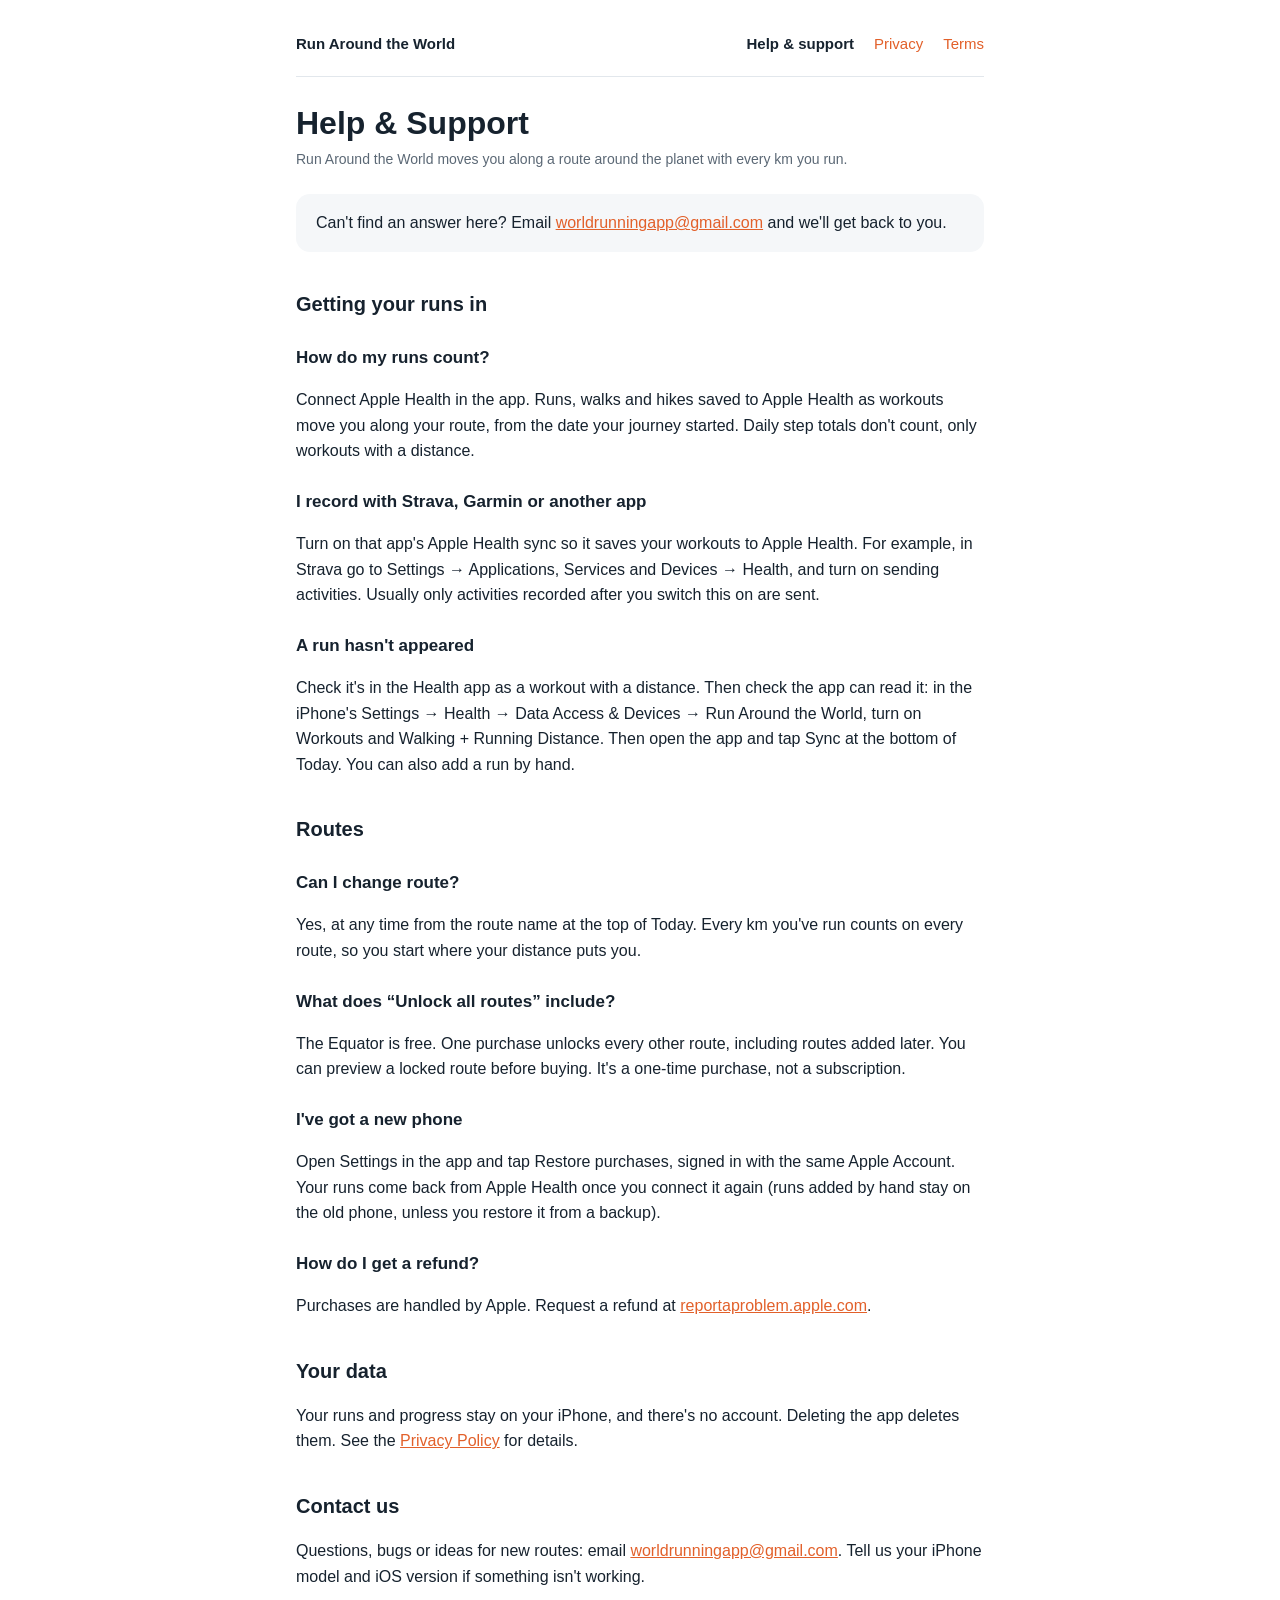
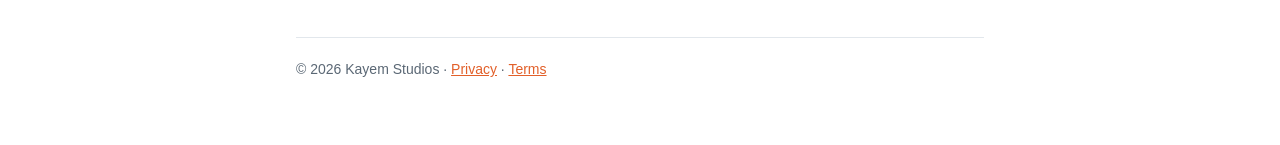
==== index.html @ 3d010ce0 "Add files via upload" ====
<!doctype html>
<html lang="en-GB">
  <head>
    <meta charset="utf-8" />
    <meta name="viewport" content="width=device-width, initial-scale=1" />
    <title>Help &amp; Support · Run Around the World</title>
    <link rel="stylesheet" href="style.css" />
  </head>
  <body>
    <main>
      <nav>
        <strong>Run Around the World</strong>
        <a href="index.html" aria-current="page">Help &amp; support</a>
        <a href="privacy.html">Privacy</a>
        <a href="terms.html">Terms</a>
      </nav>

      <h1>Help &amp; Support</h1>
      <p class="updated">Run Around the World moves you along a route around the planet with every km you run.</p>

      <div class="box">
        <p>
          Can't find an answer here? Email
          <a href="mailto:worldrunningapp@gmail.com">worldrunningapp@gmail.com</a> and we'll get
          back to you.
        </p>
      </div>

      <h2>Getting your runs in</h2>

      <h3>How do my runs count?</h3>
      <p>
        Connect Apple Health in the app. Runs, walks and hikes saved to Apple Health as workouts move you along
        your route, from the date your journey started. Daily step totals don't count, only workouts with a
        distance.
      </p>

      <h3>I record with Strava, Garmin or another app</h3>
      <p>
        Turn on that app's Apple Health sync so it saves your workouts to Apple Health. For example, in Strava go
        to Settings → Applications, Services and Devices → Health, and turn on sending activities. Usually only
        activities recorded after you switch this on are sent.
      </p>

      <h3>A run hasn't appeared</h3>
      <p>
        Check it's in the Health app as a workout with a distance. Then check the app can read it: in the
        iPhone's Settings → Health → Data Access &amp; Devices → Run Around the World, turn on Workouts and
        Walking + Running Distance. Then open the app and tap Sync at the bottom of Today. You can also add a run by hand.
      </p>

      <h2>Routes</h2>

      <h3>Can I change route?</h3>
      <p>
        Yes, at any time from the route name at the top of Today. Every km you've run counts on every route, so
        you start where your distance puts you.
      </p>

      <h3>What does “Unlock all routes” include?</h3>
      <p>
        The Equator is free. One purchase unlocks every other route, including routes added later. You can
        preview a locked route before buying. It's a one-time purchase, not a subscription.
      </p>

      <h3>I've got a new phone</h3>
      <p>
        Open Settings in the app and tap Restore purchases, signed in with the same Apple Account. Your runs come
        back from Apple Health once you connect it again (runs added by hand stay on the old phone, unless you
        restore it from a backup).
      </p>

      <h3>How do I get a refund?</h3>
      <p>
        Purchases are handled by Apple. Request a refund at
        <a href="https://reportaproblem.apple.com">reportaproblem.apple.com</a>.
      </p>

      <h2>Your data</h2>
      <p>
        Your runs and progress stay on your iPhone, and there's no account. Deleting the app deletes them. See the
        <a href="privacy.html">Privacy Policy</a> for details.
      </p>

      <h2>Contact us</h2>
      <p>
        Questions, bugs or ideas for new routes: email
        <a href="mailto:worldrunningapp@gmail.com">worldrunningapp@gmail.com</a>. Tell us your
        iPhone model and iOS version if something isn't working.
      </p>

      <footer>© 2026 Kayem Studios · <a href="privacy.html">Privacy</a> · <a href="terms.html">Terms</a></footer>
    </main>
  </body>
</html>
---- style.css ----
:root {
  --bg: #ffffff;
  --text: #16222e;
  --muted: #5b6875;
  --line: #e2e7ec;
  --accent: #e2602a;
  --surface: #f5f7f9;
}
@media (prefers-color-scheme: dark) {
  :root {
    --bg: #0d1620;
    --text: #eef2f5;
    --muted: #9aa8b4;
    --line: #24323f;
    --accent: #ff7a3d;
    --surface: #16222e;
  }
}
* {
  box-sizing: border-box;
}
body {
  margin: 0;
  background: var(--bg);
  color: var(--text);
  font: 16px/1.6 -apple-system, BlinkMacSystemFont, 'Segoe UI', Inter, Roboto, sans-serif;
}
main {
  max-width: 720px;
  margin: 0 auto;
  padding: 32px 16px 64px;
}
nav {
  display: flex;
  flex-wrap: wrap;
  gap: 8px 20px;
  padding-bottom: 20px;
  border-bottom: 1px solid var(--line);
  margin-bottom: 28px;
  font-size: 15px;
}
nav strong {
  margin-right: auto;
}
a {
  color: var(--accent);
}
nav a {
  text-decoration: none;
}
nav a[aria-current='page'] {
  color: var(--text);
  font-weight: 600;
}
h1 {
  font-size: 32px;
  line-height: 1.15;
  margin: 0 0 6px;
}
h2 {
  font-size: 20px;
  margin: 36px 0 8px;
}
h3 {
  font-size: 17px;
  margin: 24px 0 4px;
}
.updated {
  color: var(--muted);
  font-size: 14px;
  margin: 0 0 24px;
}
.box {
  background: var(--surface);
  border-radius: 14px;
  padding: 16px 20px;
  margin: 20px 0;
}
.box p {
  margin: 0;
}
footer {
  margin-top: 48px;
  padding-top: 20px;
  border-top: 1px solid var(--line);
  color: var(--muted);
  font-size: 14px;
}
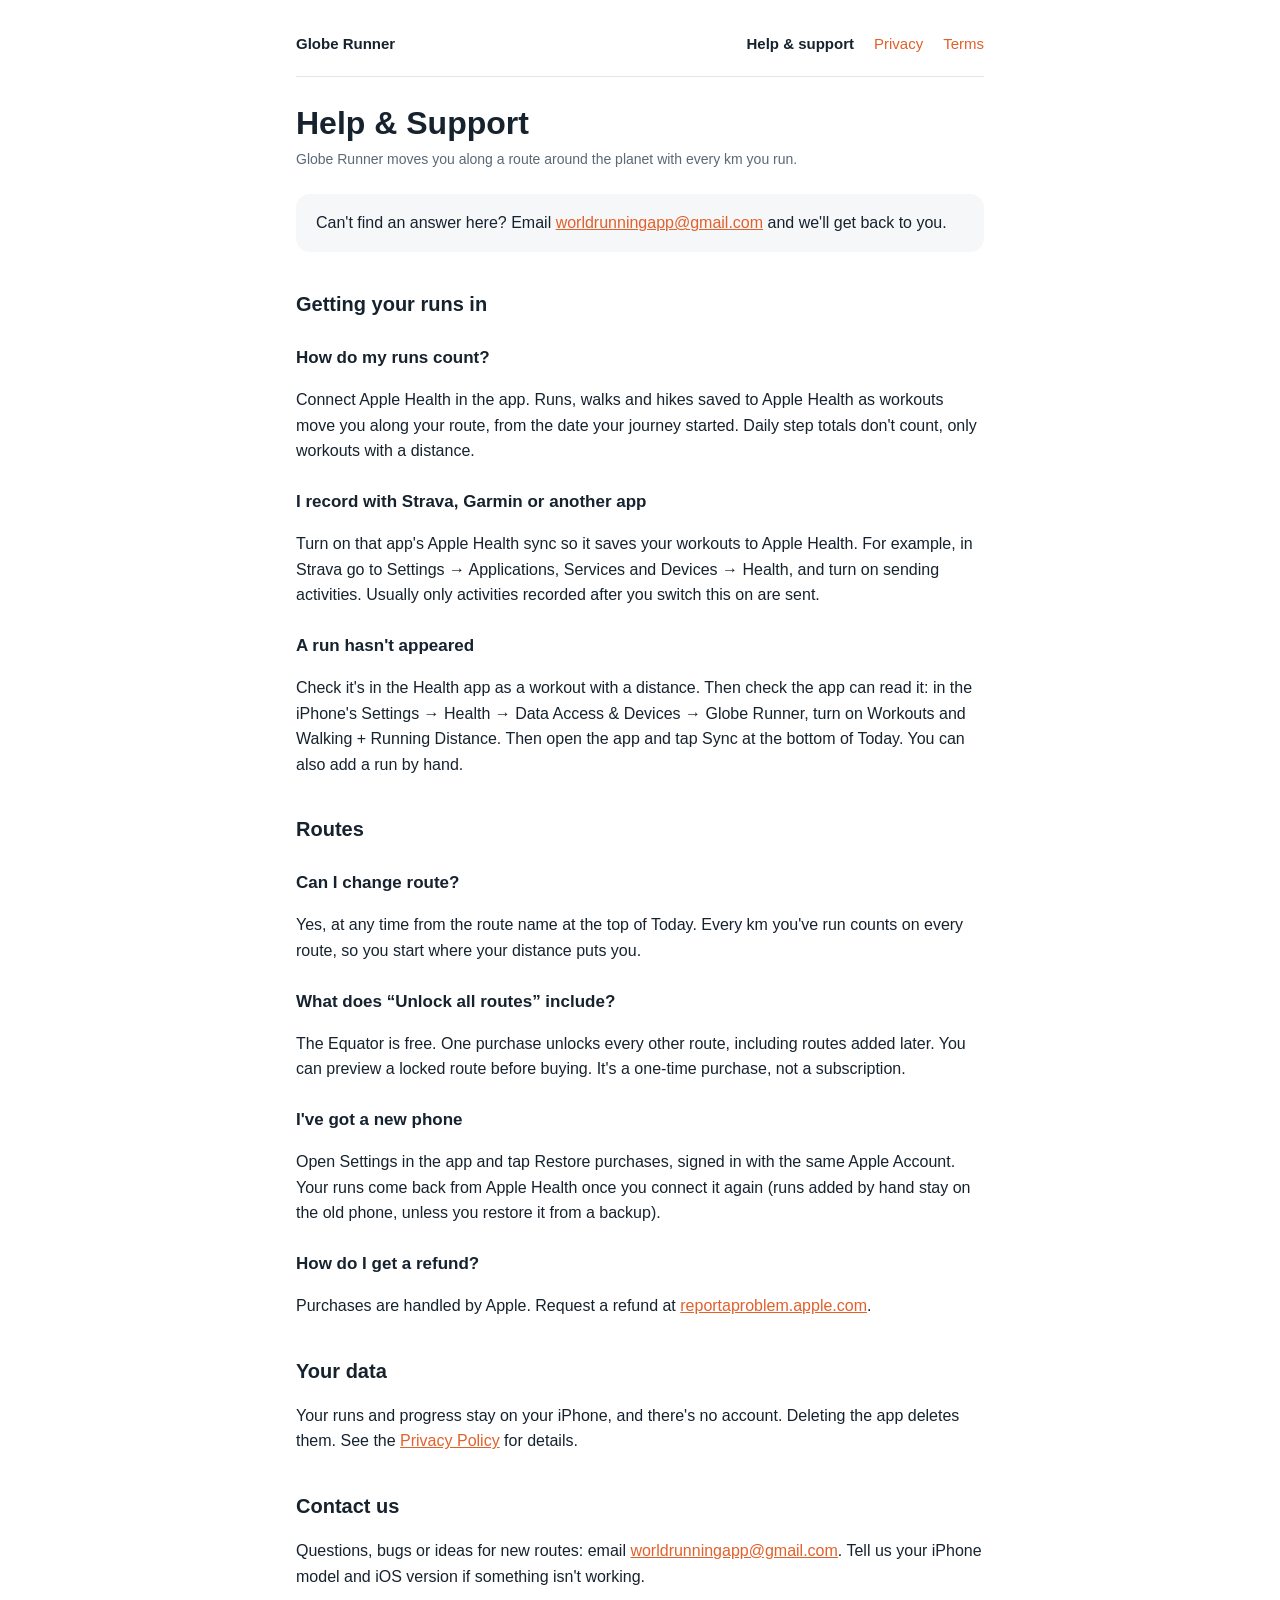
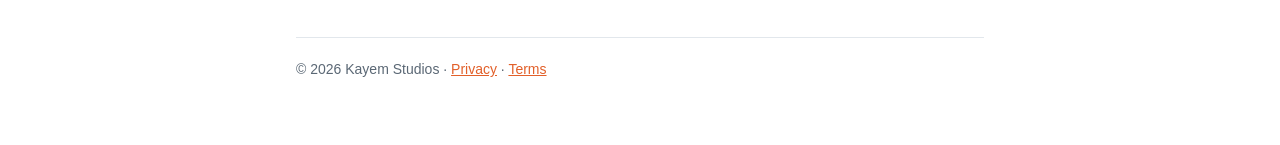
==== commit 28be5c78: "Add files via upload" ====
--- a/index.html
+++ b/index.html
@@ -3,20 +3,20 @@
   <head>
     <meta charset="utf-8" />
     <meta name="viewport" content="width=device-width, initial-scale=1" />
-    <title>Help &amp; Support · Run Around the World</title>
+    <title>Help &amp; Support · Globe Runner</title>
     <link rel="stylesheet" href="style.css" />
   </head>
   <body>
     <main>
       <nav>
-        <strong>Run Around the World</strong>
+        <strong>Globe Runner</strong>
         <a href="index.html" aria-current="page">Help &amp; support</a>
         <a href="privacy.html">Privacy</a>
         <a href="terms.html">Terms</a>
       </nav>
 
       <h1>Help &amp; Support</h1>
-      <p class="updated">Run Around the World moves you along a route around the planet with every km you run.</p>
+      <p class="updated">Globe Runner moves you along a route around the planet with every km you run.</p>
 
       <div class="box">
         <p>
@@ -45,7 +45,7 @@
       <h3>A run hasn't appeared</h3>
       <p>
         Check it's in the Health app as a workout with a distance. Then check the app can read it: in the
-        iPhone's Settings → Health → Data Access &amp; Devices → Run Around the World, turn on Workouts and
+        iPhone's Settings → Health → Data Access &amp; Devices → Globe Runner, turn on Workouts and
         Walking + Running Distance. Then open the app and tap Sync at the bottom of Today. You can also add a run by hand.
       </p>
 
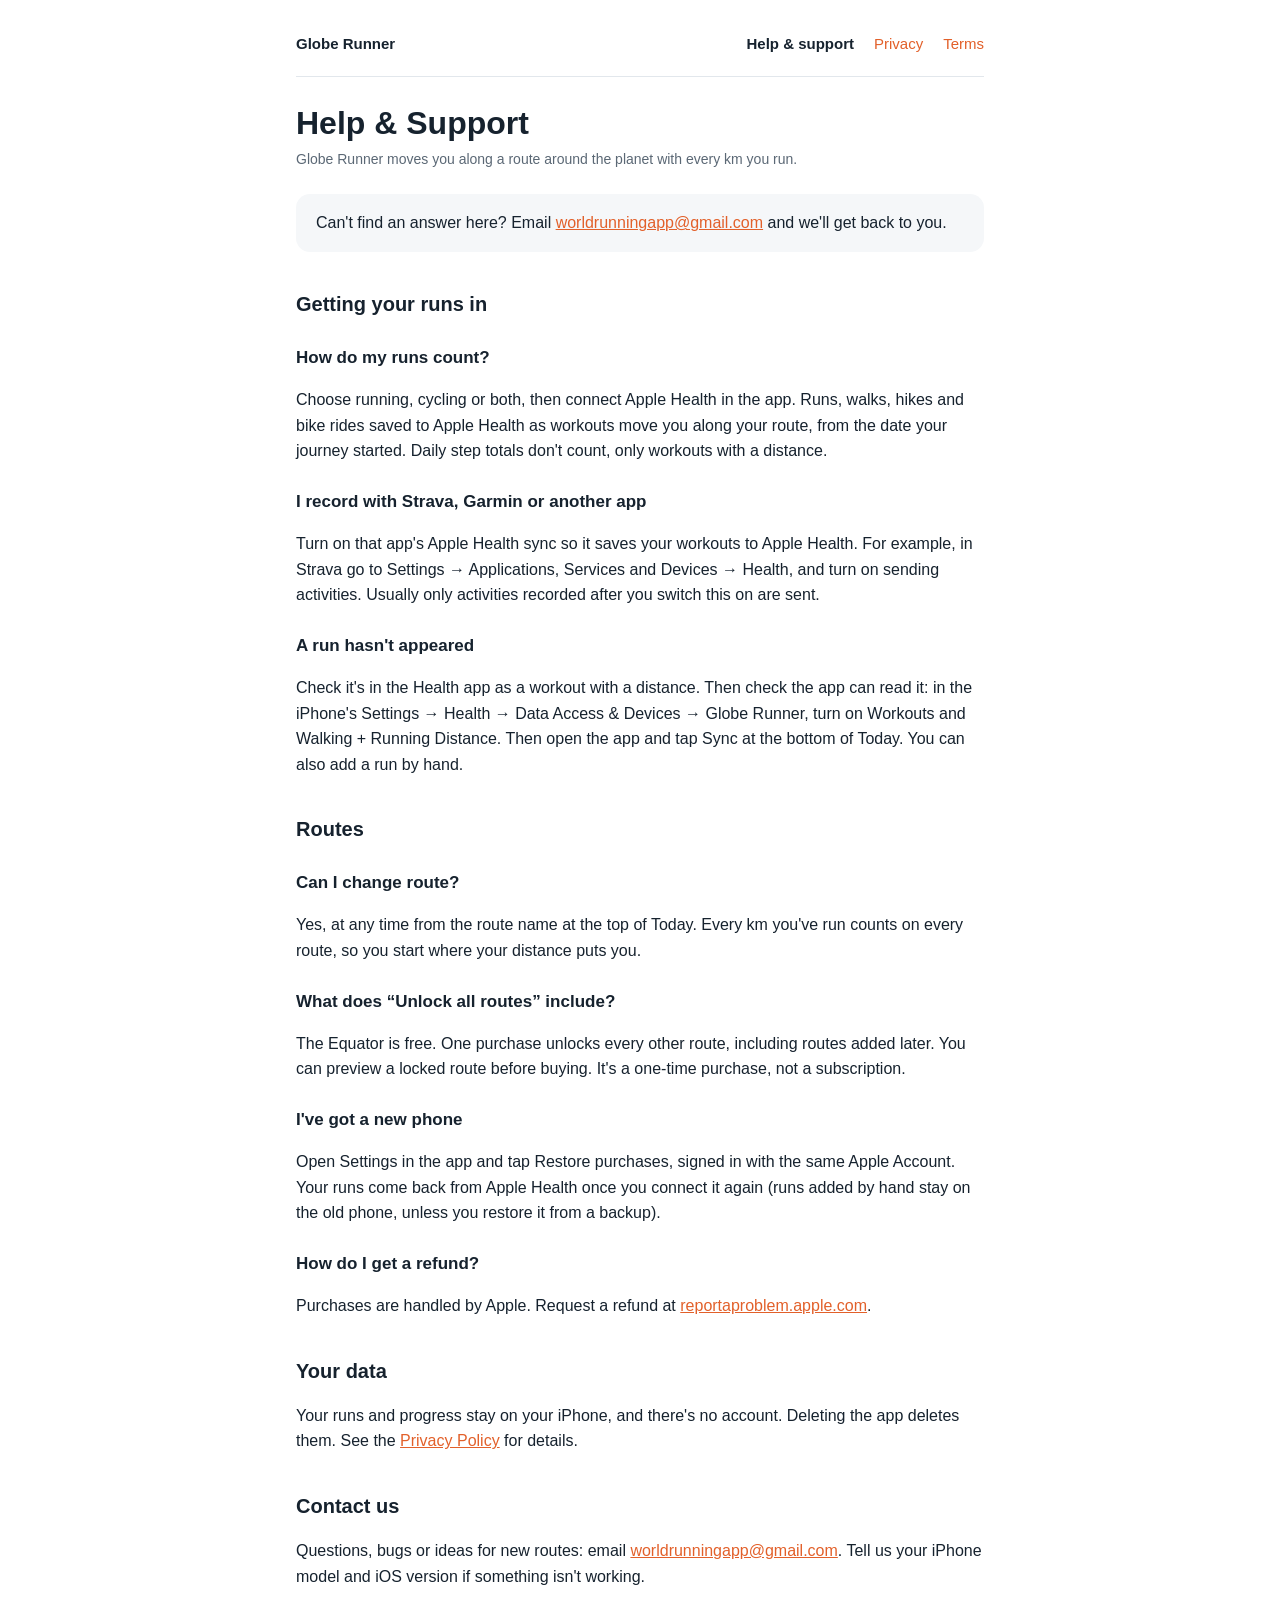
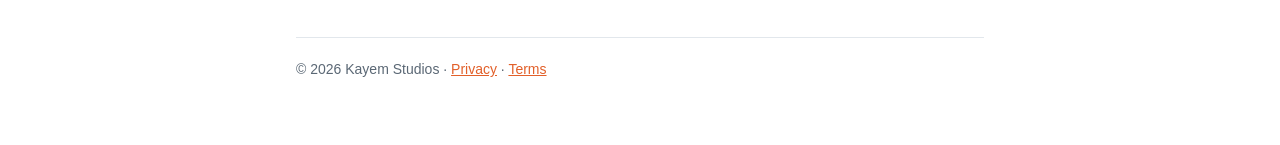
==== commit 533ecdb8: "Add files via upload" ====
--- a/index.html
+++ b/index.html
@@ -30,7 +30,7 @@
 
       <h3>How do my runs count?</h3>
       <p>
-        Connect Apple Health in the app. Runs, walks and hikes saved to Apple Health as workouts move you along
+        Choose running, cycling or both, then connect Apple Health in the app. Runs, walks, hikes and bike rides saved to Apple Health as workouts move you along
         your route, from the date your journey started. Daily step totals don't count, only workouts with a
         distance.
       </p>
